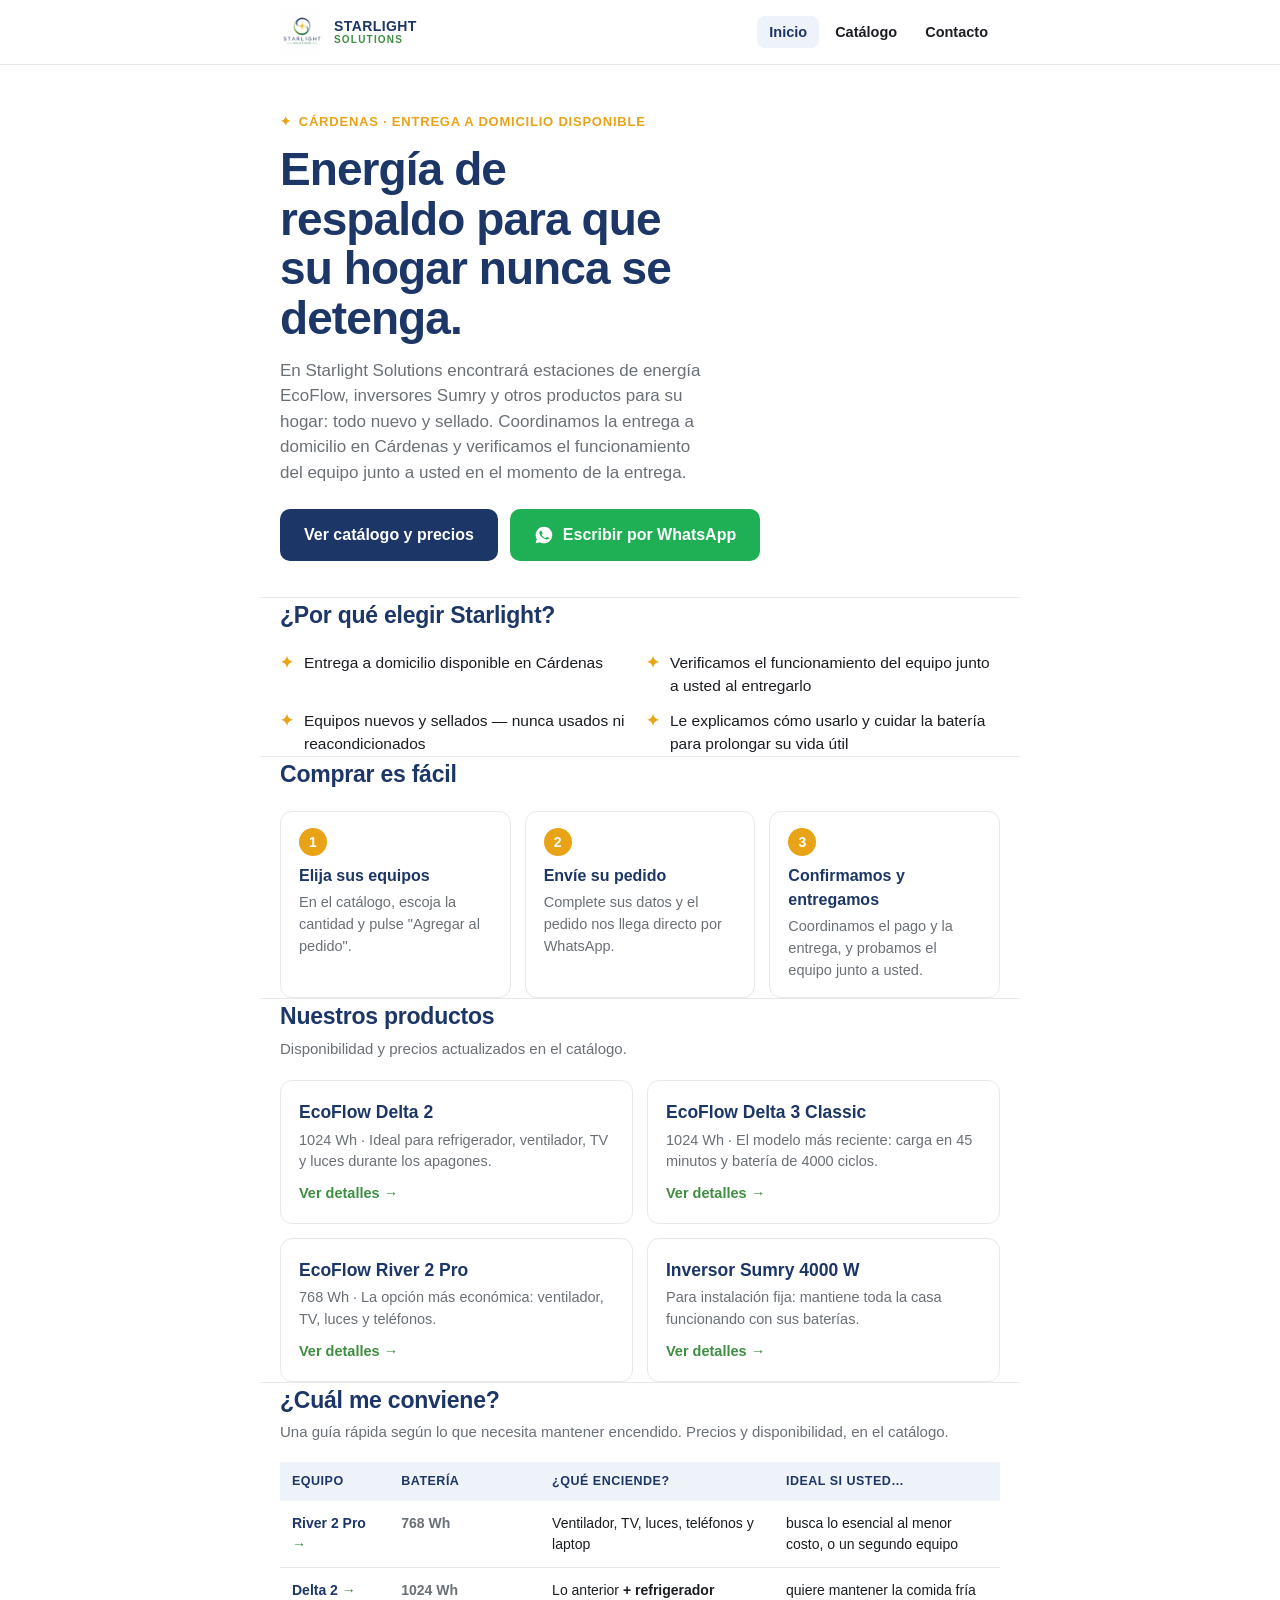
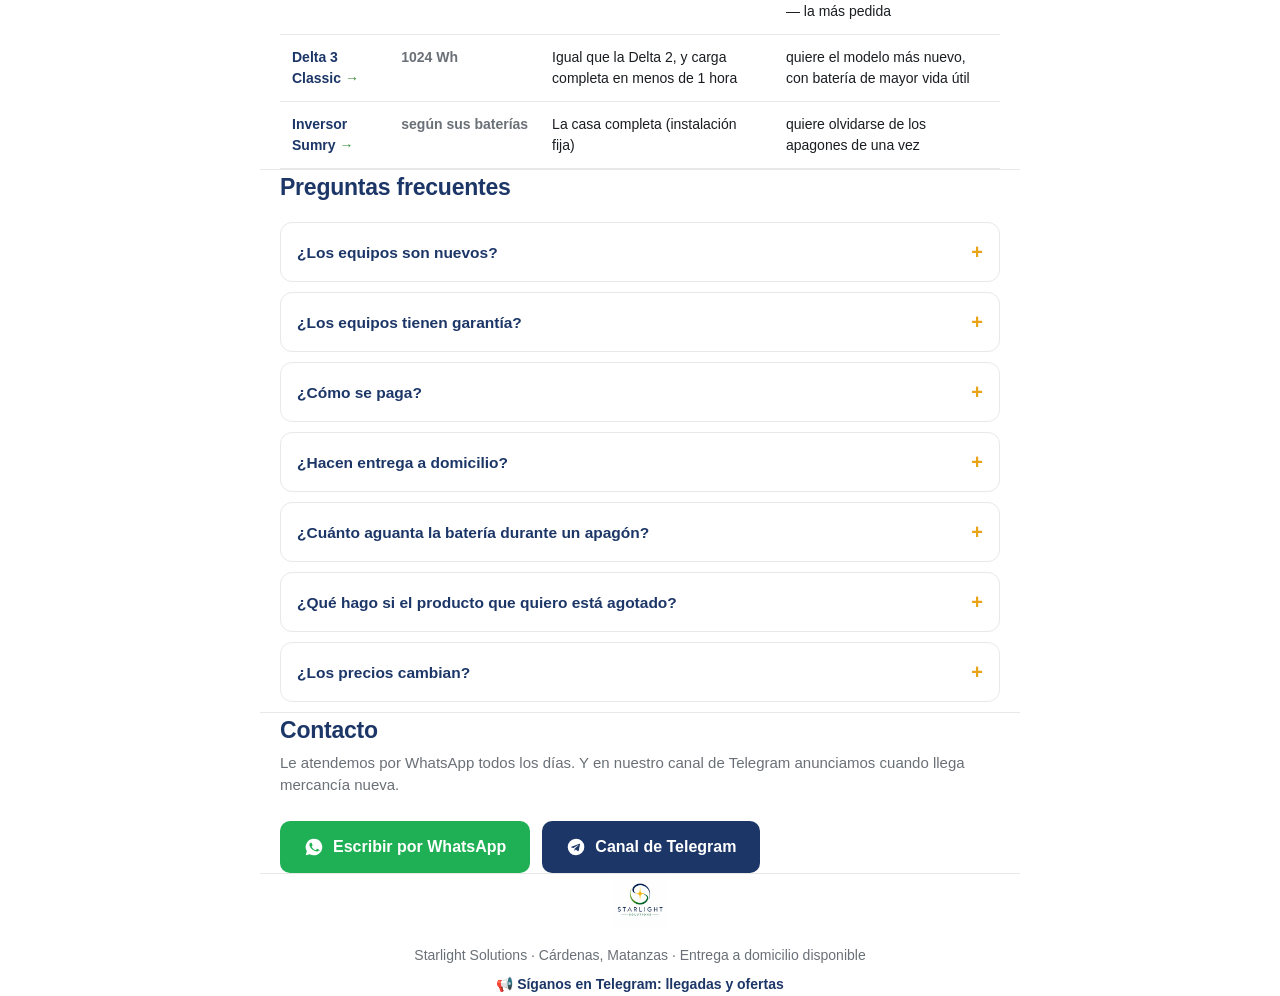
==== index.html @ a18b69f0 "Etapa 3: código de pedido y aviso de agotado en el carrito - Cada pedido genera un código corto (ej." ====
<!DOCTYPE html>
<html lang="es">
<head>
<meta charset="UTF-8">
<meta name="viewport" content="width=device-width, initial-scale=1.0">
<title>Starlight Solutions — Energía y más para su hogar en Cárdenas</title>
<meta name="description" content="Estaciones de energía EcoFlow, inversores Sumry y más productos para su hogar en Cárdenas. Nuevos y sellados, con entrega a domicilio disponible.">

<!-- Vista previa al compartir el enlace por WhatsApp.
     Si cambias la dirección del sitio (GitHub Pages), actualiza la URL de og:image. -->
<meta property="og:type" content="website">
<meta property="og:title" content="Starlight Solutions — Energía y más para su hogar">
<meta property="og:description" content="Estaciones EcoFlow, inversores Sumry y más productos, nuevos y sellados. Entrega a domicilio disponible en Cárdenas. Solicítelos por WhatsApp.">
<meta property="og:locale" content="es_ES">
<meta property="og:image" content="https://starlight-energy.github.io/fotos/logo.png">
<meta name="theme-color" content="#1c3667">

<link rel="stylesheet" href="estilos.css?v=3">
<link rel="icon" href="fotos/logo.png">

<!-- ============================================================
     CONFIGURACIÓN — tu número de WhatsApp con código de país,
     SIN el signo + y SIN espacios. Ej: "5355512345"
     ============================================================ -->
<script>const TELEFONO = "5363918876";</script>
</head>
<body>

<nav>
  <div class="nav-inner">
    <a class="nav-logo" href="index.html">
      <img src="fotos/logo.png" alt="Starlight Solutions">
      <strong>Starlight<small>Solutions</small></strong>
    </a>
    <ul class="nav-links">
      <li><a class="activo" href="index.html">Inicio</a></li>
      <li><a href="catalogo.html">Catálogo</a></li>
      <li><a href="#contacto">Contacto</a></li>
    </ul>
  </div>
</nav>

<noscript><div class="contenedor"><p class="nojs">Su navegador tiene JavaScript desactivado y algunas funciones del sitio no van a funcionar. Escríbanos por WhatsApp al +53 63918876 y le atendemos igual.</p></div></noscript>

<header class="heroe contenedor">
  <span class="eyebrow">Cárdenas · Entrega a domicilio disponible</span>
  <h1>Energía de respaldo para que su hogar nunca se detenga.</h1>
  <p>En Starlight Solutions encontrará estaciones de energía EcoFlow, inversores Sumry y otros productos para su hogar: todo nuevo y sellado. Coordinamos la entrega a domicilio en Cárdenas y verificamos el funcionamiento del equipo junto a usted en el momento de la entrega.</p>
  <div class="botones">
    <a class="btn btn-azul" href="catalogo.html">Ver catálogo y precios</a>
    <a class="btn btn-wa" id="wa-hero" href="#">
      <svg width="20" height="20" viewBox="0 0 24 24" fill="currentColor"><path d="M12 2a10 10 0 0 0-8.6 15.1L2 22l5-1.3A10 10 0 1 0 12 2zm5.4 14.1c-.2.6-1.3 1.2-1.8 1.2-.5.1-1 .2-3.3-.7-2.8-1.1-4.6-4-4.7-4.2-.1-.2-1.1-1.5-1.1-2.9s.7-2 1-2.3c.2-.3.5-.3.7-.3h.5c.2 0 .4 0 .6.5l.9 2.1c.1.2.1.4 0 .6l-.4.6-.5.5c-.1.1-.3.3-.1.6.2.3.8 1.4 1.8 2.2 1.2 1.1 2.3 1.4 2.6 1.6.3.1.5.1.7-.1l1-1.2c.2-.3.4-.2.7-.1l2 1c.3.1.5.2.6.4 0 .1 0 .7-.2 1.3z"/></svg>
      Escribir por WhatsApp
    </a>
  </div>
</header>

<section class="contenedor">
  <h2 class="titulo">¿Por qué elegir Starlight?</h2>
  <ul class="confianza">
    <li>Entrega a domicilio disponible en Cárdenas</li>
    <li>Verificamos el funcionamiento del equipo junto a usted al entregarlo</li>
    <li>Equipos nuevos y sellados — nunca usados ni reacondicionados</li>
    <li>Le explicamos cómo usarlo y cuidar la batería para prolongar su vida útil</li>
  </ul>
</section>

<section class="contenedor">
  <h2 class="titulo">Comprar es fácil</h2>
  <div class="pasos">
    <div class="paso">
      <span class="num">1</span>
      <h3>Elija sus equipos</h3>
      <p>En el catálogo, escoja la cantidad y pulse "Agregar al pedido".</p>
    </div>
    <div class="paso">
      <span class="num">2</span>
      <h3>Envíe su pedido</h3>
      <p>Complete sus datos y el pedido nos llega directo por WhatsApp.</p>
    </div>
    <div class="paso">
      <span class="num">3</span>
      <h3>Confirmamos y entregamos</h3>
      <p>Coordinamos el pago y la entrega, y probamos el equipo junto a usted.</p>
    </div>
  </div>
</section>

<section class="contenedor">
  <h2 class="titulo">Nuestros productos</h2>
  <p class="sub">Disponibilidad y precios actualizados en el catálogo.</p>
  <div class="previas">
    <a class="previa" href="catalogo.html#delta2">
      <h3>EcoFlow Delta 2</h3>
      <p>1024 Wh · Ideal para refrigerador, ventilador, TV y luces durante los apagones.</p>
      <span class="ver">Ver detalles →</span>
    </a>
    <a class="previa" href="catalogo.html#delta3">
      <h3>EcoFlow Delta 3 Classic</h3>
      <p>1024 Wh · El modelo más reciente: carga en 45 minutos y batería de 4000 ciclos.</p>
      <span class="ver">Ver detalles →</span>
    </a>
    <a class="previa" href="catalogo.html#river2">
      <h3>EcoFlow River 2 Pro</h3>
      <p>768 Wh · La opción más económica: ventilador, TV, luces y teléfonos.</p>
      <span class="ver">Ver detalles →</span>
    </a>
    <a class="previa" href="catalogo.html#sumry">
      <h3>Inversor Sumry 4000 W</h3>
      <p>Para instalación fija: mantiene toda la casa funcionando con sus baterías.</p>
      <span class="ver">Ver detalles →</span>
    </a>
  </div>
</section>

<section class="contenedor">
  <h2 class="titulo">¿Cuál me conviene?</h2>
  <p class="sub">Una guía rápida según lo que necesita mantener encendido. Precios y disponibilidad, en el catálogo.</p>
  <div class="tabla-scroll">
    <table class="tabla-comp">
      <tr><th>Equipo</th><th>Batería</th><th>¿Qué enciende?</th><th>Ideal si usted…</th></tr>
      <tr>
        <td><a href="catalogo.html#river2">River 2 Pro</a></td>
        <td class="wh">768 Wh</td>
        <td>Ventilador, TV, luces, teléfonos y laptop</td>
        <td>busca lo esencial al menor costo, o un segundo equipo</td>
      </tr>
      <tr>
        <td><a href="catalogo.html#delta2">Delta 2</a></td>
        <td class="wh">1024 Wh</td>
        <td>Lo anterior <strong>+ refrigerador</strong></td>
        <td>quiere mantener la comida fría — la más pedida</td>
      </tr>
      <tr>
        <td><a href="catalogo.html#delta3">Delta 3 Classic</a></td>
        <td class="wh">1024 Wh</td>
        <td>Igual que la Delta 2, y carga completa en menos de 1 hora</td>
        <td>quiere el modelo más nuevo, con batería de mayor vida útil</td>
      </tr>
      <tr>
        <td><a href="catalogo.html#sumry">Inversor Sumry</a></td>
        <td class="wh">según sus baterías</td>
        <td>La casa completa (instalación fija)</td>
        <td>quiere olvidarse de los apagones de una vez</td>
      </tr>
    </table>
  </div>
</section>

<section class="contenedor">
  <h2 class="titulo">Preguntas frecuentes</h2>
  <div class="faq">
    <details>
      <summary>¿Los equipos son nuevos?</summary>
      <div class="faq-r">Sí. Todos nuestros equipos son nuevos y sellados — nunca usados ni reacondicionados. Además, los probamos junto a usted en el momento de la entrega.</div>
    </details>
    <details>
      <summary>¿Los equipos tienen garantía?</summary>
      <div class="faq-r">No ofrecemos garantía. Lo que sí hacemos: antes de entregar cada equipo, lo encendemos y verificamos junto a usted que todo funcione perfectamente, y le explicamos cómo usarlo y cuidarlo. Una vez entregado, el equipo queda bajo el cuidado y la responsabilidad del cliente.</div>
    </details>
    <details>
      <summary>¿Cómo se paga?</summary>
      <div class="faq-r">En efectivo (USD) o por Zelle — los datos se los enviamos por WhatsApp al confirmar su pedido. La entrega a domicilio se paga en CUP.</div>
    </details>
    <details>
      <summary>¿Hacen entrega a domicilio?</summary>
      <div class="faq-r">Sí, la entrega a domicilio está disponible en Cárdenas y zonas cercanas. El costo depende de la zona (se paga en CUP) y lo verá claro antes de enviar su pedido.</div>
    </details>
    <details>
      <summary>¿Cuánto aguanta la batería durante un apagón?</summary>
      <div class="faq-r">Depende del equipo y de lo que conecte. En el catálogo, cada equipo dice qué puede encender; como referencia, una Delta 2 mantiene un refrigerador varias horas. Si nos cuenta qué quiere respaldar, le recomendamos el equipo exacto por WhatsApp.</div>
    </details>
    <details>
      <summary>¿Qué hago si el producto que quiero está agotado?</summary>
      <div class="faq-r">En el catálogo, deje su número de WhatsApp en el equipo agotado y le escribimos en cuanto llegue.</div>
    </details>
    <details>
      <summary>¿Los precios cambian?</summary>
      <div class="faq-r">Los precios y la disponibilidad se actualizan constantemente en el catálogo. El precio del día es siempre el que ve allí, en USD.</div>
    </details>
  </div>
</section>

<section class="contenedor" id="contacto">
  <h2 class="titulo">Contacto</h2>
  <p class="sub">Le atendemos por WhatsApp todos los días. Y en nuestro canal de Telegram anunciamos cuando llega mercancía nueva.</p>
  <div class="botones">
    <a class="btn btn-wa" id="wa-contacto" href="#">
      <svg width="20" height="20" viewBox="0 0 24 24" fill="currentColor"><path d="M12 2a10 10 0 0 0-8.6 15.1L2 22l5-1.3A10 10 0 1 0 12 2zm5.4 14.1c-.2.6-1.3 1.2-1.8 1.2-.5.1-1 .2-3.3-.7-2.8-1.1-4.6-4-4.7-4.2-.1-.2-1.1-1.5-1.1-2.9s.7-2 1-2.3c.2-.3.5-.3.7-.3h.5c.2 0 .4 0 .6.5l.9 2.1c.1.2.1.4 0 .6l-.4.6-.5.5c-.1.1-.3.3-.1.6.2.3.8 1.4 1.8 2.2 1.2 1.1 2.3 1.4 2.6 1.6.3.1.5.1.7-.1l1-1.2c.2-.3.4-.2.7-.1l2 1c.3.1.5.2.6.4 0 .1 0 .7-.2 1.3z"/></svg>
      Escribir por WhatsApp
    </a>
    <a class="btn btn-azul" href="https://t.me/starlight_solutions" target="_blank" rel="noopener">
      <svg width="20" height="20" viewBox="0 0 24 24" fill="currentColor"><path d="M11.94 2a10 10 0 1 0 .12 20 10 10 0 0 0-.12-20zm4.9 6.8-1.63 7.74c-.12.55-.45.68-.9.42l-2.5-1.84-1.2 1.16c-.14.13-.25.25-.5.25l.17-2.53 4.6-4.16c.2-.17-.05-.27-.3-.1l-5.7 3.58-2.45-.77c-.53-.17-.54-.53.12-.79l9.57-3.69c.44-.16.83.1.68.73z"/></svg>
      Canal de Telegram
    </a>
  </div>
</section>

<a class="carrito-flotante" href="pedido.html" data-carrito-flotante style="display:none">
  <svg width="18" height="18" viewBox="0 0 24 24" fill="none" stroke="currentColor" stroke-width="2" stroke-linecap="round" stroke-linejoin="round"><circle cx="9" cy="21" r="1"/><circle cx="20" cy="21" r="1"/><path d="M1 1h4l2.7 13.4a2 2 0 0 0 2 1.6h9.7a2 2 0 0 0 2-1.6L23 6H6"/></svg>
  Ver mi pedido · <span data-carrito-cuenta>0</span>
</a>

<footer class="contenedor">
  <img class="logo-pie" src="fotos/logo.png" alt="Starlight Solutions">
  <p>Starlight Solutions · Cárdenas, Matanzas · Entrega a domicilio disponible</p>
  <a class="enlace-tg" href="https://t.me/starlight_solutions" target="_blank" rel="noopener">📢 Síganos en Telegram: llegadas y ofertas</a>
</footer>

<!-- Contador de visitas (GoatCounter): gratis, sin cookies, ~3 KB.
     Panel: https://starlight-energy.goatcounter.com -->
<script data-goatcounter="https://starlight-energy.goatcounter.com/count" async src="https://gc.zgo.at/count.js"></script>

<script src="carrito.js?v=3"></script>
<script>
(function(){
  function wa(m){return "https://wa.me/"+TELEFONO+"?text="+encodeURIComponent(m);}
  var h=document.getElementById("wa-hero");
  var c=document.getElementById("wa-contacto");
  if(h) h.href=wa("Hola 👋 Vi la página de Starlight y quiero más información.");
  if(c) c.href=wa("Hola 👋 Vi la página de Starlight y quiero más información.");
})();
</script>

</body>
</html>
---- estilos.css ----
/* ============================================
   STARLIGHT ENERGY SOLUTIONS — estilos del sitio
   Paleta tomada del logo: azul marino, dorado, verde
   ============================================ */
:root{
  --azul:#1c3667;
  --azul-claro:#eef2f9;
  --dorado:#e8a317;
  --dorado-fondo:#fdf6e3;
  --verde-hoja:#3e8e41;
  --verde-wa:#1faf54;
  --verde-wa-oscuro:#168a42;
  --tinta:#1a1d21;
  --gris:#6a7077;
  --linea:#e8e8e6;
  --rojo:#c0392b;
  --rojo-fondo:#fdf0ee;
}
*{margin:0;padding:0;box-sizing:border-box}
html{-webkit-text-size-adjust:100%;scroll-behavior:smooth}
body{
  font-family:-apple-system,BlinkMacSystemFont,"Segoe UI",Roboto,Helvetica,Arial,sans-serif;
  color:var(--tinta);background:#fff;line-height:1.5;
}
.contenedor{max-width:760px;margin:0 auto;padding:0 20px}

/* ---------- Navegación ---------- */
nav{
  border-bottom:1px solid var(--linea);
  position:sticky;top:0;background:rgba(255,255,255,.96);z-index:50;
}
.nav-inner{
  max-width:760px;margin:0 auto;padding:10px 20px;
  display:flex;align-items:center;justify-content:space-between;gap:12px;
}
.nav-logo{display:flex;align-items:center;gap:10px;text-decoration:none;color:var(--azul)}
.nav-logo img{height:44px;width:auto;display:block}
.nav-logo strong{font-size:14px;font-weight:800;letter-spacing:.03em;line-height:1.15;text-transform:uppercase}
.nav-logo strong small{display:block;font-size:10px;font-weight:600;color:var(--verde-hoja);letter-spacing:.12em}
.nav-links{display:flex;gap:4px;list-style:none}
.nav-links a{
  text-decoration:none;color:var(--tinta);font-size:14.5px;font-weight:600;
  padding:8px 12px;border-radius:8px;
}
.nav-links a.activo{background:var(--azul-claro);color:var(--azul)}
/* En pantallas chicas el nombre escrito no cabe junto a los 3 enlaces:
   se oculta y queda el logo (la marca sigue visible). */
@media(max-width:520px){
  .nav-logo strong{display:none}
  .nav-links a{padding:8px 10px}
}

/* Aviso cuando el navegador no tiene JavaScript */
.nojs{margin-top:14px;padding:12px 16px;background:var(--dorado-fondo);border:1px solid var(--dorado);border-radius:10px;font-size:14.5px}

/* ---------- Héroe ---------- */
/* Solo padding vertical: el horizontal (20px) lo pone .contenedor */
.heroe{padding-top:44px;padding-bottom:36px;border-bottom:1px solid var(--linea)}
.eyebrow{
  display:inline-flex;align-items:center;gap:7px;
  font-size:13px;font-weight:700;color:var(--dorado);
  letter-spacing:.06em;text-transform:uppercase;
}
.eyebrow::before{content:"✦"}
.heroe h1{
  margin-top:12px;font-size:clamp(30px,8vw,46px);line-height:1.08;
  letter-spacing:-.02em;font-weight:800;color:var(--azul);max-width:16ch;
}
.heroe p{margin-top:14px;font-size:17px;color:var(--gris);max-width:46ch}
.botones{display:flex;flex-wrap:wrap;gap:12px;margin-top:24px}
.btn{
  display:inline-flex;align-items:center;justify-content:center;gap:9px;
  padding:14px 24px;border-radius:10px;text-decoration:none;
  font-size:16px;font-weight:700;
}
.btn-azul{background:var(--azul);color:#fff}
.btn-wa{background:var(--verde-wa);color:#fff}
.btn-wa:active{background:var(--verde-wa-oscuro)}
.btn-borde{border:1.5px solid var(--linea);color:var(--azul)}
.btn[aria-disabled="true"],.btn:disabled{background:#d8d8d6;color:#8a8a88;pointer-events:none}

/* ---------- Secciones ---------- */
section{padding-top:34px;padding-bottom:34px;border-bottom:1px solid var(--linea)}
h2.titulo{font-size:23px;font-weight:800;color:var(--azul);letter-spacing:-.01em}
.sub{margin-top:4px;font-size:15px;color:var(--gris)}

/* ---------- Lista de confianza ---------- */
.confianza{list-style:none;display:grid;gap:12px;margin-top:18px}
.confianza li{display:flex;gap:11px;align-items:flex-start;font-size:15.5px}
.confianza li::before{content:"✦";color:var(--dorado);font-weight:800;flex-shrink:0}

/* ---------- Tarjetas de vista previa (inicio) ---------- */
.previas{display:grid;gap:14px;margin-top:20px}
.previa{
  border:1px solid var(--linea);border-radius:12px;padding:18px;
  text-decoration:none;color:var(--tinta);display:block;
}
.previa h3{font-size:17.5px;font-weight:800;color:var(--azul)}
.previa p{margin-top:4px;font-size:14.5px;color:var(--gris)}
.previa .ver{margin-top:10px;display:inline-block;font-size:14.5px;font-weight:700;color:var(--verde-hoja)}

/* ---------- Catálogo ---------- */
.producto{padding:32px 0;border-bottom:1px solid var(--linea)}
.producto:last-of-type{border-bottom:0}
.producto img{
  width:100%;height:auto;display:block;border-radius:12px;
  background:#fff;aspect-ratio:1/1;object-fit:contain;
}
.producto h2{margin-top:18px;font-size:23px;font-weight:800;color:var(--azul);letter-spacing:-.01em}
.capacidad{margin-top:2px;font-size:14.5px;color:var(--gris);font-weight:600}
.badge-stock{
  display:inline-block;margin-top:10px;padding:5px 12px;border-radius:99px;
  font-size:13px;font-weight:700;
}
.badge-stock.disponible{background:#eaf7ee;color:var(--verde-hoja)}
.badge-stock.pocas{background:var(--dorado-fondo);color:var(--dorado)}
.badge-stock.agotado{background:var(--rojo-fondo);color:var(--rojo)}
.specs{list-style:none;margin-top:14px}
.specs li{padding:5px 0 5px 24px;position:relative;font-size:15.5px}
.specs li::before{content:"✦";position:absolute;left:2px;color:var(--dorado);font-size:12px;top:8px}
.enciende{
  margin-top:16px;padding:13px 16px;background:var(--azul-claro);
  border-radius:10px;
}
.enciende strong{
  display:block;font-size:12.5px;font-weight:700;letter-spacing:.05em;
  text-transform:uppercase;color:var(--azul);margin-bottom:4px;
}
.enciende span{font-size:15px}
.precio{margin-top:18px;font-size:18px;font-weight:800;color:var(--azul)}
.precio em{font-style:normal;color:var(--gris);font-weight:500;font-size:15px}
.producto .btn{width:100%;margin-top:12px}

@media(min-width:600px){
  .previas{grid-template-columns:repeat(2,1fr)}
  .confianza{grid-template-columns:1fr 1fr}
  .producto{display:grid;grid-template-columns:260px 1fr;gap:28px;align-items:start}
  .producto img{aspect-ratio:1/1}
  .producto h2{margin-top:0}
}

/* ---------- Cómo comprar (inicio) ---------- */
.pasos{display:grid;gap:14px;margin-top:20px}
.paso{border:1px solid var(--linea);border-radius:12px;padding:16px 18px}
.paso .num{
  display:inline-flex;align-items:center;justify-content:center;
  width:28px;height:28px;border-radius:50%;background:var(--dorado);
  color:#fff;font-weight:800;font-size:14px;margin-bottom:8px;
}
.paso h3{font-size:16px;font-weight:800;color:var(--azul)}
.paso p{margin-top:4px;font-size:14.5px;color:var(--gris)}
@media(min-width:600px){.pasos{grid-template-columns:repeat(3,1fr)}}

/* ---------- Tabla comparadora (inicio) ---------- */
.tabla-scroll{overflow-x:auto;margin-top:18px;-webkit-overflow-scrolling:touch}
.tabla-comp{width:100%;border-collapse:collapse;font-size:14px;min-width:560px}
.tabla-comp th{
  text-align:left;padding:10px 12px;background:var(--azul-claro);color:var(--azul);
  font-size:12.5px;text-transform:uppercase;letter-spacing:.04em;
}
.tabla-comp td{padding:12px;border-bottom:1px solid var(--linea);vertical-align:top}
.tabla-comp td:first-child a{color:var(--azul);font-weight:800;text-decoration:none}
.tabla-comp td:first-child a::after{content:" →";color:var(--verde-hoja)}
.tabla-comp .wh{white-space:nowrap;color:var(--gris);font-weight:600}

/* ---------- Preguntas frecuentes (inicio) ---------- */
.faq{margin-top:18px}
.faq details{border:1px solid var(--linea);border-radius:12px;margin-bottom:10px;overflow:hidden}
.faq summary{
  cursor:pointer;padding:14px 16px;font-size:15.5px;font-weight:700;color:var(--azul);
  list-style:none;display:flex;justify-content:space-between;align-items:center;gap:10px;
}
.faq summary::-webkit-details-marker{display:none}
.faq summary::after{content:"+";font-size:20px;color:var(--dorado);font-weight:800;flex-shrink:0}
.faq details[open] summary::after{content:"−"}
.faq .faq-r{padding:0 16px 14px;font-size:14.5px;color:var(--gris);line-height:1.55}

/* ---------- Botón compartir (catálogo) ---------- */
.btn-compartir{
  flex:1 1 100%;background:none;border:0;cursor:pointer;font-family:inherit;
  color:var(--gris);font-size:13.5px;font-weight:700;padding:6px 0 0;text-align:left;
  display:inline-flex;align-items:center;gap:6px;
}
.btn-compartir:active{color:var(--azul)}

/* ---------- Filtros de categoría (catálogo) ---------- */
.filtros{display:flex;flex-wrap:wrap;gap:8px;padding:18px 0 4px}
.chip{
  border:1.5px solid var(--linea);background:#fff;color:var(--tinta);
  padding:8px 16px;border-radius:99px;font-size:14.5px;font-weight:700;
  cursor:pointer;font-family:inherit;
}
.chip.activo{background:var(--azul);border-color:var(--azul);color:#fff}

/* ---------- Aviso "déjeme su número" (producto agotado) ---------- */
.aviso-tel{flex:1 1 100%;margin-top:4px}
.aviso-txt{display:block;font-size:13.5px;color:var(--gris);font-weight:600;margin-bottom:8px}
.aviso-fila{display:flex;gap:8px}
.aviso-fila input{
  flex:1;min-width:0;padding:12px 14px;border:1.5px solid var(--linea);
  border-radius:10px;font-size:16px;font-family:inherit;color:var(--tinta);
}
.aviso-fila input.error-campo{border-color:var(--rojo)}
.aviso-fila .btn{padding:12px 18px}
.aviso-ok{display:block;font-size:14.5px;font-weight:700;color:var(--verde-hoja);padding:8px 0}

/* ---------- Cantidad + agregar al pedido (catálogo) ---------- */
.nota-precio-cab{margin-top:10px;font-size:13.5px;color:var(--gris);font-weight:600}
.acciones{margin-top:16px;display:flex;flex-wrap:wrap;gap:10px;align-items:center}
.producto .acciones .btn{width:auto;margin-top:0}
.acciones .btn-wa{flex:1 1 100%}
.btn-agregar{flex:1 1 auto;min-width:160px}
.btn-agregar.ok{background:var(--verde-hoja)}
.cantidad{display:inline-flex;align-items:center;border:1.5px solid var(--linea);border-radius:10px;overflow:hidden;background:#fff}
.qbtn{width:42px;height:46px;border:0;background:#fff;font-size:22px;font-weight:700;color:var(--azul);cursor:pointer;line-height:1}
.qbtn:active{background:var(--azul-claro)}
.qinput{width:50px;height:46px;border:0;border-left:1px solid var(--linea);border-right:1px solid var(--linea);text-align:center;font-size:16px;font-weight:700;color:var(--tinta);-moz-appearance:textfield}
.qinput::-webkit-outer-spin-button,.qinput::-webkit-inner-spin-button{-webkit-appearance:none;margin:0}

/* ---------- Botón flotante "Ver mi pedido" ---------- */
.carrito-flotante{
  position:fixed;left:50%;transform:translateX(-50%);bottom:18px;z-index:60;
  display:inline-flex;align-items:center;gap:9px;white-space:nowrap;
  background:var(--azul);color:#fff;text-decoration:none;
  padding:13px 22px;border-radius:99px;font-size:15.5px;font-weight:700;
  box-shadow:0 6px 20px rgba(28,54,103,.35);
}
.carrito-flotante svg{display:block}

/* ---------- Página de pedido (checkout) ---------- */
.pedido-vacio{text-align:center;padding:50px 0;color:var(--gris);font-size:16px}
.linea-item{display:flex;gap:14px;align-items:center;padding:14px 0;border-bottom:1px solid var(--linea)}
.li-nombre{font-weight:800;color:var(--azul);font-size:15.5px}
.li-precio{font-size:13.5px;color:var(--gris);font-weight:600;margin-top:2px}
.li-quitar{background:none;border:0;color:var(--rojo);font-size:13px;font-weight:700;cursor:pointer;padding:6px 0 0;margin-top:4px;display:inline-block}
.li-agotado{font-size:12.5px;color:var(--rojo);font-weight:700;margin-top:3px}
.campo{margin-top:16px}
.campo label{display:block;font-size:14px;font-weight:700;color:var(--azul);margin-bottom:6px}
.campo input[type=text],.campo input[type=tel],.campo select,.campo textarea{
  width:100%;padding:12px 14px;border:1.5px solid var(--linea);border-radius:10px;
  font-size:16px;font-family:inherit;color:var(--tinta);background:#fff;
}
.campo textarea{min-height:70px;resize:vertical}
.campo .error-campo{border-color:var(--rojo)}
.check{display:flex;align-items:center;gap:10px;margin-top:18px;font-size:15.5px;font-weight:600;cursor:pointer}
.check input{width:20px;height:20px;flex-shrink:0}
.totales{margin-top:22px;padding:16px 18px;background:var(--azul-claro);border-radius:12px}
.totales .fila{display:flex;justify-content:space-between;gap:12px;font-size:15px;padding:3px 0}
.totales .total{font-size:20px;font-weight:800;color:var(--azul);border-top:1px solid #cdd8ec;margin-top:8px;padding-top:10px}
.nota-pago{margin-top:12px;font-size:13.5px;color:var(--gris)}

/* ---------- Pie ---------- */
footer{padding-top:30px;padding-bottom:46px;text-align:center}
footer .enlace-tg{display:inline-block;margin-top:8px;color:var(--azul);font-weight:700;text-decoration:none;font-size:14px}
footer .logo-pie{height:54px;width:auto;margin-bottom:10px}
footer p{font-size:14px;color:var(--gris)}
footer .btn{max-width:340px;margin:16px auto 0;display:flex}
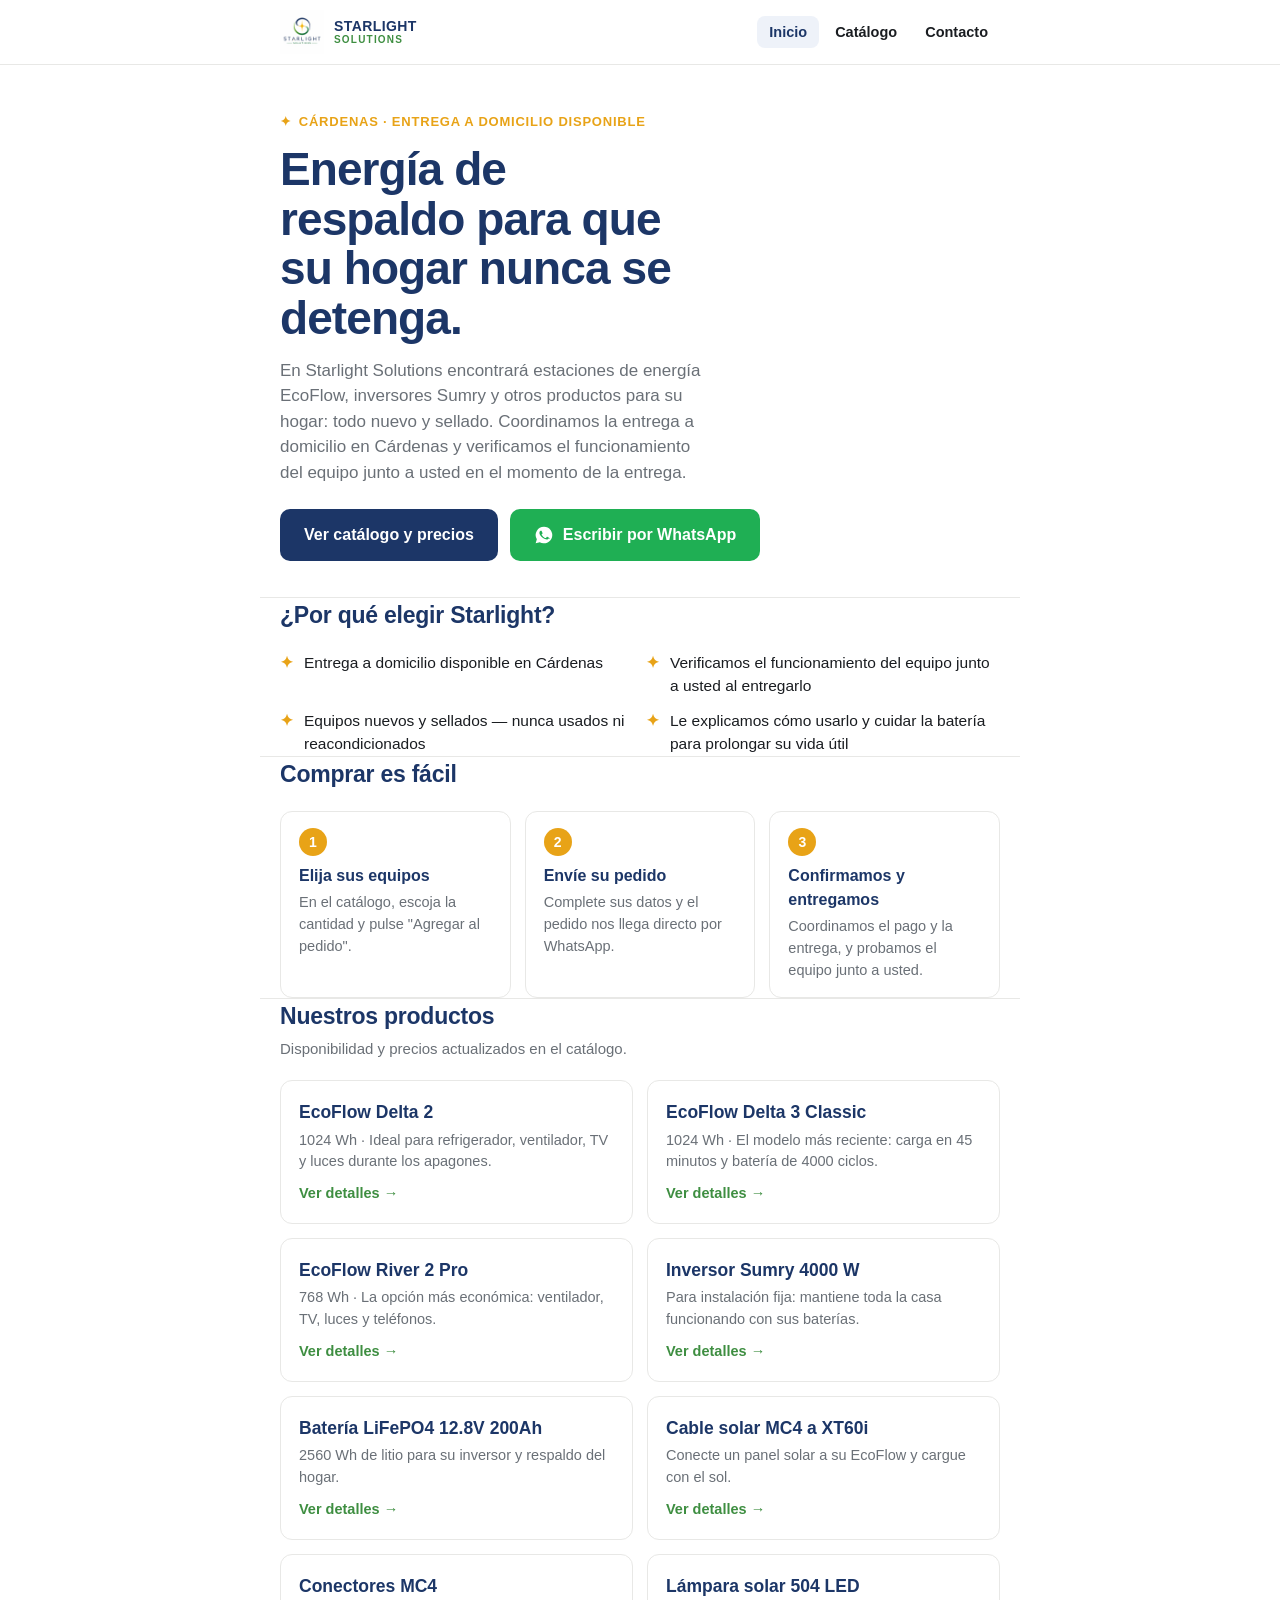
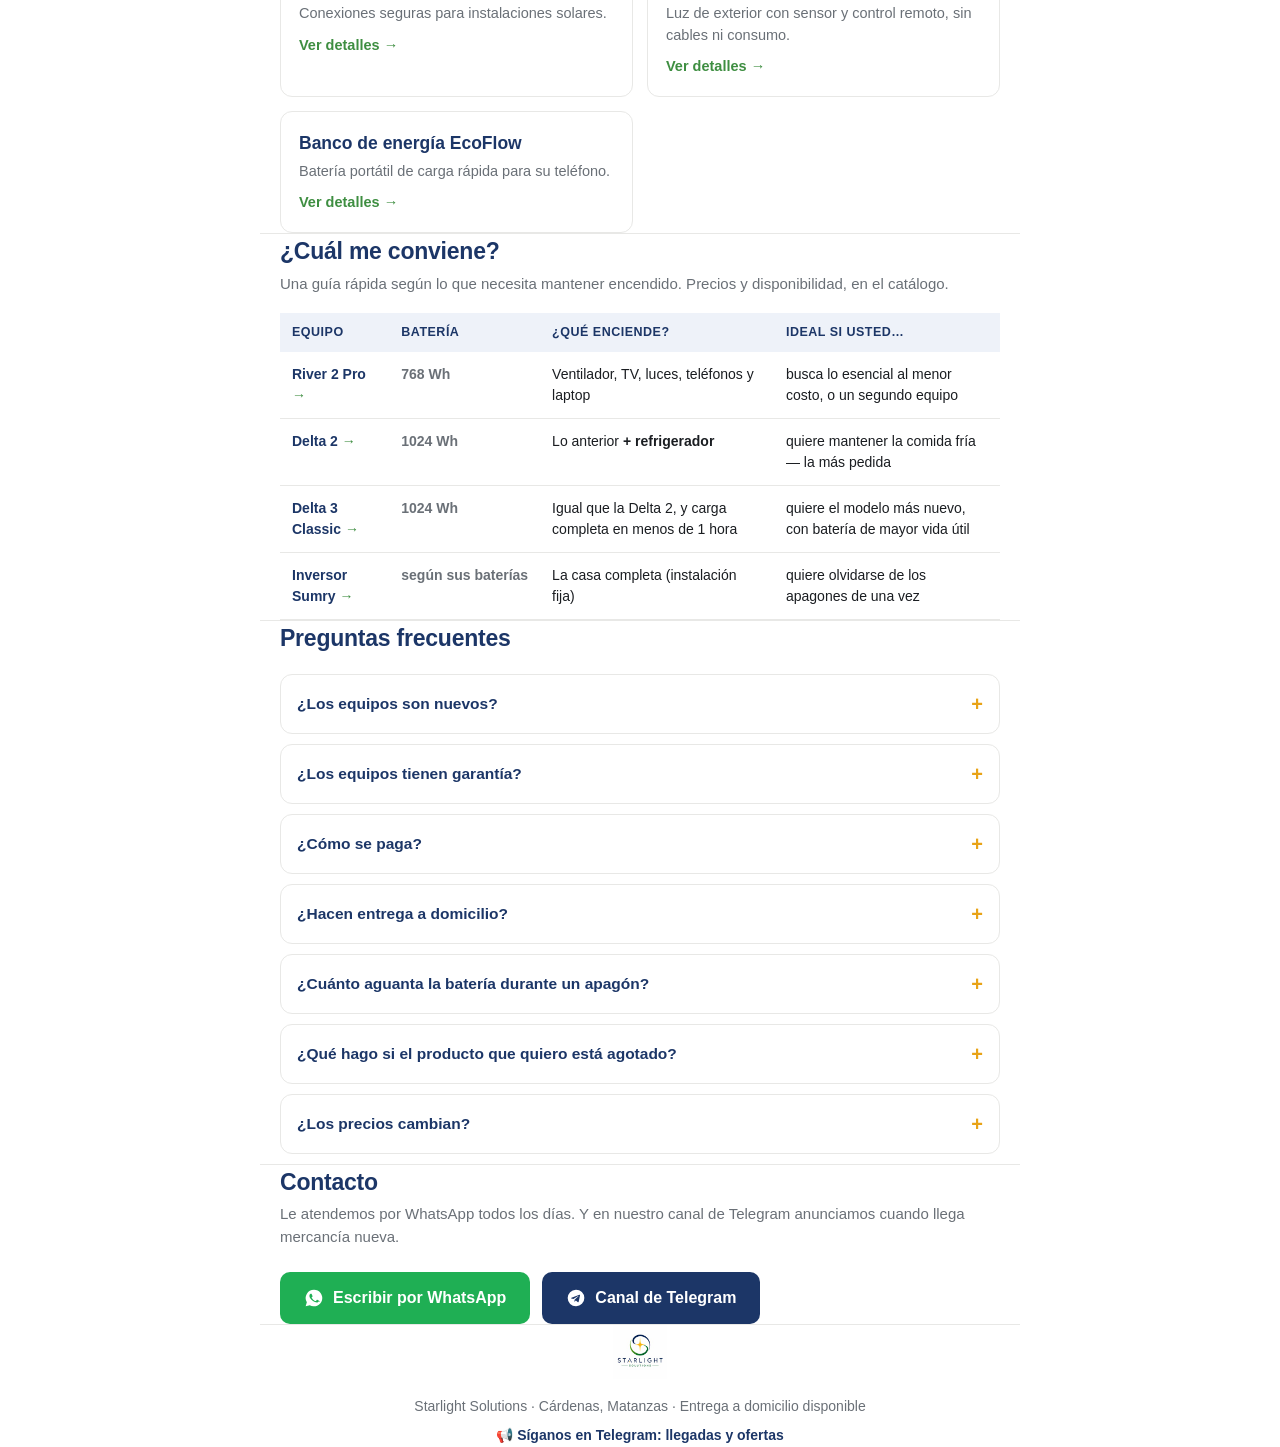
==== commit 349eb081: "Agregar 5 productos: batería LiFePO4, cable MC4-XT60i, conectores MC4, lámpara solar y power bank (c" ====
--- a/index.html
+++ b/index.html
@@ -110,6 +110,31 @@
       <p>Para instalación fija: mantiene toda la casa funcionando con sus baterías.</p>
       <span class="ver">Ver detalles →</span>
     </a>
+    <a class="previa" href="catalogo.html#bateria">
+      <h3>Batería LiFePO4 12.8V 200Ah</h3>
+      <p>2560 Wh de litio para su inversor y respaldo del hogar.</p>
+      <span class="ver">Ver detalles →</span>
+    </a>
+    <a class="previa" href="catalogo.html#cablemc4">
+      <h3>Cable solar MC4 a XT60i</h3>
+      <p>Conecte un panel solar a su EcoFlow y cargue con el sol.</p>
+      <span class="ver">Ver detalles →</span>
+    </a>
+    <a class="previa" href="catalogo.html#mc4">
+      <h3>Conectores MC4</h3>
+      <p>Conexiones seguras para instalaciones solares.</p>
+      <span class="ver">Ver detalles →</span>
+    </a>
+    <a class="previa" href="catalogo.html#luzsolar">
+      <h3>Lámpara solar 504 LED</h3>
+      <p>Luz de exterior con sensor y control remoto, sin cables ni consumo.</p>
+      <span class="ver">Ver detalles →</span>
+    </a>
+    <a class="previa" href="catalogo.html#powerbank">
+      <h3>Banco de energía EcoFlow</h3>
+      <p>Batería portátil de carga rápida para su teléfono.</p>
+      <span class="ver">Ver detalles →</span>
+    </a>
   </div>
 </section>
 
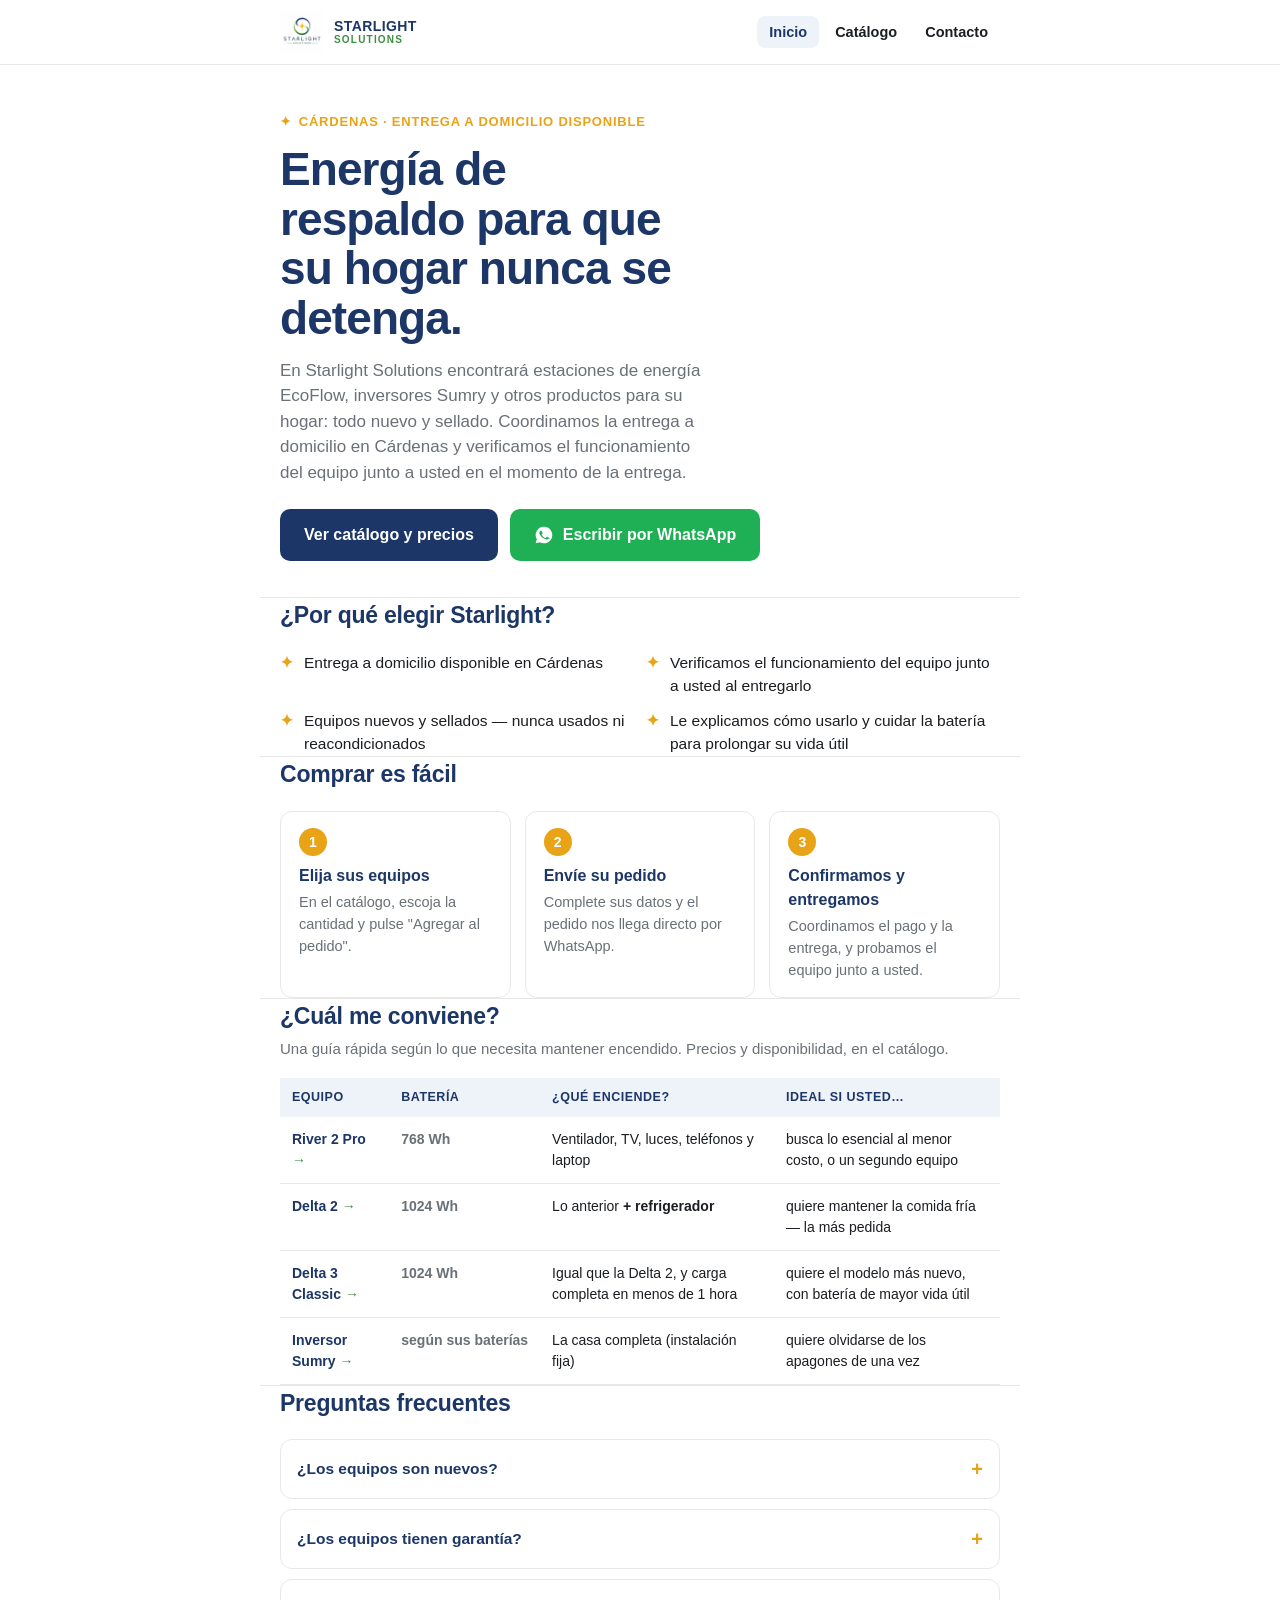
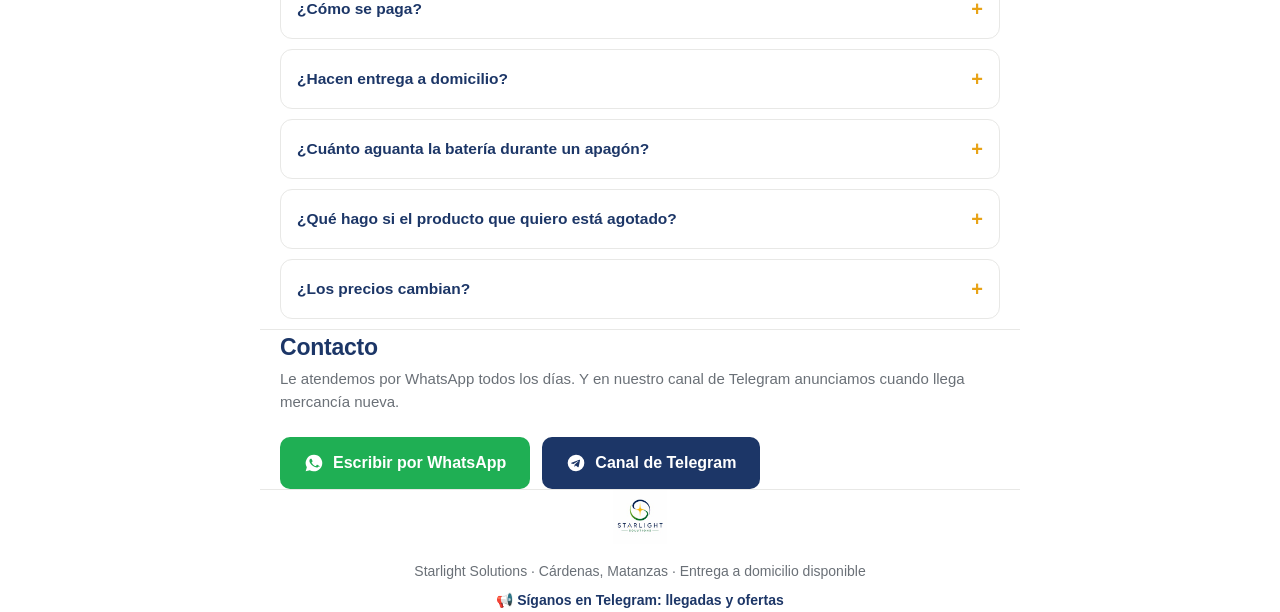
==== commit 3cab4130: "Inicio: tarjetas de "Nuestros productos" dinámicas, respetan ocultar/mostrar (con respaldo por caché" ====
--- a/index.html
+++ b/index.html
@@ -6,8 +6,6 @@
 <title>Starlight Solutions — Energía y más para su hogar en Cárdenas</title>
 <meta name="description" content="Estaciones de energía EcoFlow, inversores Sumry y más productos para su hogar en Cárdenas. Nuevos y sellados, con entrega a domicilio disponible.">
 
-<!-- Vista previa al compartir el enlace por WhatsApp.
-     Si cambias la dirección del sitio (GitHub Pages), actualiza la URL de og:image. -->
 <meta property="og:type" content="website">
 <meta property="og:title" content="Starlight Solutions — Energía y más para su hogar">
 <meta property="og:description" content="Estaciones EcoFlow, inversores Sumry y más productos, nuevos y sellados. Entrega a domicilio disponible en Cárdenas. Solicítelos por WhatsApp.">
@@ -18,11 +16,10 @@
 <link rel="stylesheet" href="estilos.css?v=3">
 <link rel="icon" href="fotos/logo.png">
 
-<!-- ============================================================
-     CONFIGURACIÓN — tu número de WhatsApp con código de país,
-     SIN el signo + y SIN espacios. Ej: "5355512345"
-     ============================================================ -->
-<script>const TELEFONO = "5363918876";</script>
+<script>
+const TELEFONO = "5363918876";
+const HOJA_URL = "https://docs.google.com/spreadsheets/d/e/2PACX-1vSPsP0MC9Q6pmkm4fNBeANPSQ49hgyJtSiVMVNAZ2O31lNak_DgUhjjcJc0O63xUS2sCh23cRfoL8Nz/pub?gid=810667152&single=true&output=csv";
+</script>
 </head>
 <body>
 
@@ -86,56 +83,10 @@
   </div>
 </section>
 
-<section class="contenedor">
+<section class="contenedor" id="seccion-productos">
   <h2 class="titulo">Nuestros productos</h2>
   <p class="sub">Disponibilidad y precios actualizados en el catálogo.</p>
-  <div class="previas">
-    <a class="previa" href="catalogo.html#delta2">
-      <h3>EcoFlow Delta 2</h3>
-      <p>1024 Wh · Ideal para refrigerador, ventilador, TV y luces durante los apagones.</p>
-      <span class="ver">Ver detalles →</span>
-    </a>
-    <a class="previa" href="catalogo.html#delta3">
-      <h3>EcoFlow Delta 3 Classic</h3>
-      <p>1024 Wh · El modelo más reciente: carga en 45 minutos y batería de 4000 ciclos.</p>
-      <span class="ver">Ver detalles →</span>
-    </a>
-    <a class="previa" href="catalogo.html#river2">
-      <h3>EcoFlow River 2 Pro</h3>
-      <p>768 Wh · La opción más económica: ventilador, TV, luces y teléfonos.</p>
-      <span class="ver">Ver detalles →</span>
-    </a>
-    <a class="previa" href="catalogo.html#sumry">
-      <h3>Inversor Sumry 4000 W</h3>
-      <p>Para instalación fija: mantiene toda la casa funcionando con sus baterías.</p>
-      <span class="ver">Ver detalles →</span>
-    </a>
-    <a class="previa" href="catalogo.html#bateria">
-      <h3>Batería LiFePO4 12.8V 200Ah</h3>
-      <p>2560 Wh de litio para su inversor y respaldo del hogar.</p>
-      <span class="ver">Ver detalles →</span>
-    </a>
-    <a class="previa" href="catalogo.html#cablemc4">
-      <h3>Cable solar MC4 a XT60i</h3>
-      <p>Conecte un panel solar a su EcoFlow y cargue con el sol.</p>
-      <span class="ver">Ver detalles →</span>
-    </a>
-    <a class="previa" href="catalogo.html#mc4">
-      <h3>Conectores MC4</h3>
-      <p>Conexiones seguras para instalaciones solares.</p>
-      <span class="ver">Ver detalles →</span>
-    </a>
-    <a class="previa" href="catalogo.html#luzsolar">
-      <h3>Lámpara solar 504 LED</h3>
-      <p>Luz de exterior con sensor y control remoto, sin cables ni consumo.</p>
-      <span class="ver">Ver detalles →</span>
-    </a>
-    <a class="previa" href="catalogo.html#powerbank">
-      <h3>Banco de energía EcoFlow</h3>
-      <p>Batería portátil de carga rápida para su teléfono.</p>
-      <span class="ver">Ver detalles →</span>
-    </a>
-  </div>
+  <div class="previas" id="previas-productos"></div>
 </section>
 
 <section class="contenedor">
@@ -232,13 +183,66 @@
   <a class="enlace-tg" href="https://t.me/starlight_solutions" target="_blank" rel="noopener">📢 Síganos en Telegram: llegadas y ofertas</a>
 </footer>
 
-<!-- Contador de visitas (GoatCounter): gratis, sin cookies, ~3 KB.
-     Panel: https://starlight-energy.goatcounter.com -->
 <script data-goatcounter="https://starlight-energy.goatcounter.com/count" async src="https://gc.zgo.at/count.js"></script>
 
 <script src="carrito.js?v=3"></script>
 <script>
 (function(){
+  function construirPrevia(c){
+    var id = (c[0] || "").trim().toLowerCase();
+    var nombre = c[1] || "";
+    var texto = (c[9] || "").trim();
+    var capacidad = (c[6] || "").trim();
+    var blurb = texto || capacidad;
+    var a = document.createElement("a");
+    a.className = "previa";
+    a.href = "catalogo.html#" + id;
+    var h3 = document.createElement("h3");
+    h3.textContent = nombre;
+    a.appendChild(h3);
+    if (blurb){
+      var p = document.createElement("p");
+      p.textContent = blurb;
+      a.appendChild(p);
+    }
+    var span = document.createElement("span");
+    span.className = "ver";
+    span.textContent = "Ver detalles →";
+    a.appendChild(span);
+    return a;
+  }
+
+  var contPrevias = document.getElementById("previas-productos");
+  var seccionProductos = document.getElementById("seccion-productos");
+
+  function pintarPrevias(filas){
+    contPrevias.innerHTML = "";
+    filas.forEach(function(c){
+      if (!(c[0] || "").trim()) return;
+      if (Carrito.esOculto(c)) return;
+      contPrevias.appendChild(construirPrevia(c));
+    });
+    if (contPrevias.children.length === 0) seccionProductos.hidden = true;
+    else seccionProductos.hidden = false;
+  }
+
+  function pintarPreviasDesdeCache(){
+    var cached = null;
+    try { cached = JSON.parse(localStorage.getItem("starlight_catalogo_v1")); } catch(e){}
+    if (Array.isArray(cached) && cached.length){ pintarPrevias(cached); }
+    else { seccionProductos.hidden = true; }
+  }
+
+  var filasPrevias = [];
+  Carrito.leerHoja(HOJA_URL, function(c){
+    filasPrevias.push(c);
+  }, function(){
+    if (filasPrevias.length > 0){ pintarPrevias(filasPrevias); }
+    else { pintarPreviasDesdeCache(); }
+  }, function(){
+    pintarPreviasDesdeCache();
+  });
+
   function wa(m){return "https://wa.me/"+TELEFONO+"?text="+encodeURIComponent(m);}
   var h=document.getElementById("wa-hero");
   var c=document.getElementById("wa-contacto");
--- a/estilos.css
+++ b/estilos.css
@@ -1,7 +1,3 @@
-/* ============================================
-   STARLIGHT ENERGY SOLUTIONS — estilos del sitio
-   Paleta tomada del logo: azul marino, dorado, verde
-   ============================================ */
 :root{
   --azul:#1c3667;
   --azul-claro:#eef2f9;
@@ -24,7 +20,6 @@
 }
 .contenedor{max-width:760px;margin:0 auto;padding:0 20px}
 
-/* ---------- Navegación ---------- */
 nav{
   border-bottom:1px solid var(--linea);
   position:sticky;top:0;background:rgba(255,255,255,.96);z-index:50;
@@ -43,18 +38,13 @@
   padding:8px 12px;border-radius:8px;
 }
 .nav-links a.activo{background:var(--azul-claro);color:var(--azul)}
-/* En pantallas chicas el nombre escrito no cabe junto a los 3 enlaces:
-   se oculta y queda el logo (la marca sigue visible). */
 @media(max-width:520px){
   .nav-logo strong{display:none}
   .nav-links a{padding:8px 10px}
 }
 
-/* Aviso cuando el navegador no tiene JavaScript */
 .nojs{margin-top:14px;padding:12px 16px;background:var(--dorado-fondo);border:1px solid var(--dorado);border-radius:10px;font-size:14.5px}
 
-/* ---------- Héroe ---------- */
-/* Solo padding vertical: el horizontal (20px) lo pone .contenedor */
 .heroe{padding-top:44px;padding-bottom:36px;border-bottom:1px solid var(--linea)}
 .eyebrow{
   display:inline-flex;align-items:center;gap:7px;
@@ -79,17 +69,14 @@
 .btn-borde{border:1.5px solid var(--linea);color:var(--azul)}
 .btn[aria-disabled="true"],.btn:disabled{background:#d8d8d6;color:#8a8a88;pointer-events:none}
 
-/* ---------- Secciones ---------- */
 section{padding-top:34px;padding-bottom:34px;border-bottom:1px solid var(--linea)}
 h2.titulo{font-size:23px;font-weight:800;color:var(--azul);letter-spacing:-.01em}
 .sub{margin-top:4px;font-size:15px;color:var(--gris)}
 
-/* ---------- Lista de confianza ---------- */
 .confianza{list-style:none;display:grid;gap:12px;margin-top:18px}
 .confianza li{display:flex;gap:11px;align-items:flex-start;font-size:15.5px}
 .confianza li::before{content:"✦";color:var(--dorado);font-weight:800;flex-shrink:0}
 
-/* ---------- Tarjetas de vista previa (inicio) ---------- */
 .previas{display:grid;gap:14px;margin-top:20px}
 .previa{
   border:1px solid var(--linea);border-radius:12px;padding:18px;
@@ -99,7 +86,6 @@
 .previa p{margin-top:4px;font-size:14.5px;color:var(--gris)}
 .previa .ver{margin-top:10px;display:inline-block;font-size:14.5px;font-weight:700;color:var(--verde-hoja)}
 
-/* ---------- Catálogo ---------- */
 .producto{padding:32px 0;border-bottom:1px solid var(--linea)}
 .producto:last-of-type{border-bottom:0}
 .producto img{
@@ -139,7 +125,6 @@
   .producto h2{margin-top:0}
 }
 
-/* ---------- Cómo comprar (inicio) ---------- */
 .pasos{display:grid;gap:14px;margin-top:20px}
 .paso{border:1px solid var(--linea);border-radius:12px;padding:16px 18px}
 .paso .num{
@@ -151,7 +136,6 @@
 .paso p{margin-top:4px;font-size:14.5px;color:var(--gris)}
 @media(min-width:600px){.pasos{grid-template-columns:repeat(3,1fr)}}
 
-/* ---------- Tabla comparadora (inicio) ---------- */
 .tabla-scroll{overflow-x:auto;margin-top:18px;-webkit-overflow-scrolling:touch}
 .tabla-comp{width:100%;border-collapse:collapse;font-size:14px;min-width:560px}
 .tabla-comp th{
@@ -163,7 +147,6 @@
 .tabla-comp td:first-child a::after{content:" →";color:var(--verde-hoja)}
 .tabla-comp .wh{white-space:nowrap;color:var(--gris);font-weight:600}
 
-/* ---------- Preguntas frecuentes (inicio) ---------- */
 .faq{margin-top:18px}
 .faq details{border:1px solid var(--linea);border-radius:12px;margin-bottom:10px;overflow:hidden}
 .faq summary{
@@ -175,7 +158,6 @@
 .faq details[open] summary::after{content:"−"}
 .faq .faq-r{padding:0 16px 14px;font-size:14.5px;color:var(--gris);line-height:1.55}
 
-/* ---------- Botón compartir (catálogo) ---------- */
 .btn-compartir{
   flex:1 1 100%;background:none;border:0;cursor:pointer;font-family:inherit;
   color:var(--gris);font-size:13.5px;font-weight:700;padding:6px 0 0;text-align:left;
@@ -183,7 +165,6 @@
 }
 .btn-compartir:active{color:var(--azul)}
 
-/* ---------- Filtros de categoría (catálogo) ---------- */
 .filtros{display:flex;flex-wrap:wrap;gap:8px;padding:18px 0 4px}
 .chip{
   border:1.5px solid var(--linea);background:#fff;color:var(--tinta);
@@ -192,7 +173,6 @@
 }
 .chip.activo{background:var(--azul);border-color:var(--azul);color:#fff}
 
-/* ---------- Aviso "déjeme su número" (producto agotado) ---------- */
 .aviso-tel{flex:1 1 100%;margin-top:4px}
 .aviso-txt{display:block;font-size:13.5px;color:var(--gris);font-weight:600;margin-bottom:8px}
 .aviso-fila{display:flex;gap:8px}
@@ -204,7 +184,6 @@
 .aviso-fila .btn{padding:12px 18px}
 .aviso-ok{display:block;font-size:14.5px;font-weight:700;color:var(--verde-hoja);padding:8px 0}
 
-/* ---------- Cantidad + agregar al pedido (catálogo) ---------- */
 .nota-precio-cab{margin-top:10px;font-size:13.5px;color:var(--gris);font-weight:600}
 .acciones{margin-top:16px;display:flex;flex-wrap:wrap;gap:10px;align-items:center}
 .producto .acciones .btn{width:auto;margin-top:0}
@@ -217,7 +196,6 @@
 .qinput{width:50px;height:46px;border:0;border-left:1px solid var(--linea);border-right:1px solid var(--linea);text-align:center;font-size:16px;font-weight:700;color:var(--tinta);-moz-appearance:textfield}
 .qinput::-webkit-outer-spin-button,.qinput::-webkit-inner-spin-button{-webkit-appearance:none;margin:0}
 
-/* ---------- Botón flotante "Ver mi pedido" ---------- */
 .carrito-flotante{
   position:fixed;left:50%;transform:translateX(-50%);bottom:18px;z-index:60;
   display:inline-flex;align-items:center;gap:9px;white-space:nowrap;
@@ -227,7 +205,6 @@
 }
 .carrito-flotante svg{display:block}
 
-/* ---------- Página de pedido (checkout) ---------- */
 .pedido-vacio{text-align:center;padding:50px 0;color:var(--gris);font-size:16px}
 .linea-item{display:flex;gap:14px;align-items:center;padding:14px 0;border-bottom:1px solid var(--linea)}
 .li-nombre{font-weight:800;color:var(--azul);font-size:15.5px}
@@ -249,7 +226,6 @@
 .totales .total{font-size:20px;font-weight:800;color:var(--azul);border-top:1px solid #cdd8ec;margin-top:8px;padding-top:10px}
 .nota-pago{margin-top:12px;font-size:13.5px;color:var(--gris)}
 
-/* ---------- Pie ---------- */
 footer{padding-top:30px;padding-bottom:46px;text-align:center}
 footer .enlace-tg{display:inline-block;margin-top:8px;color:var(--azul);font-weight:700;text-decoration:none;font-size:14px}
 footer .logo-pie{height:54px;width:auto;margin-bottom:10px}
